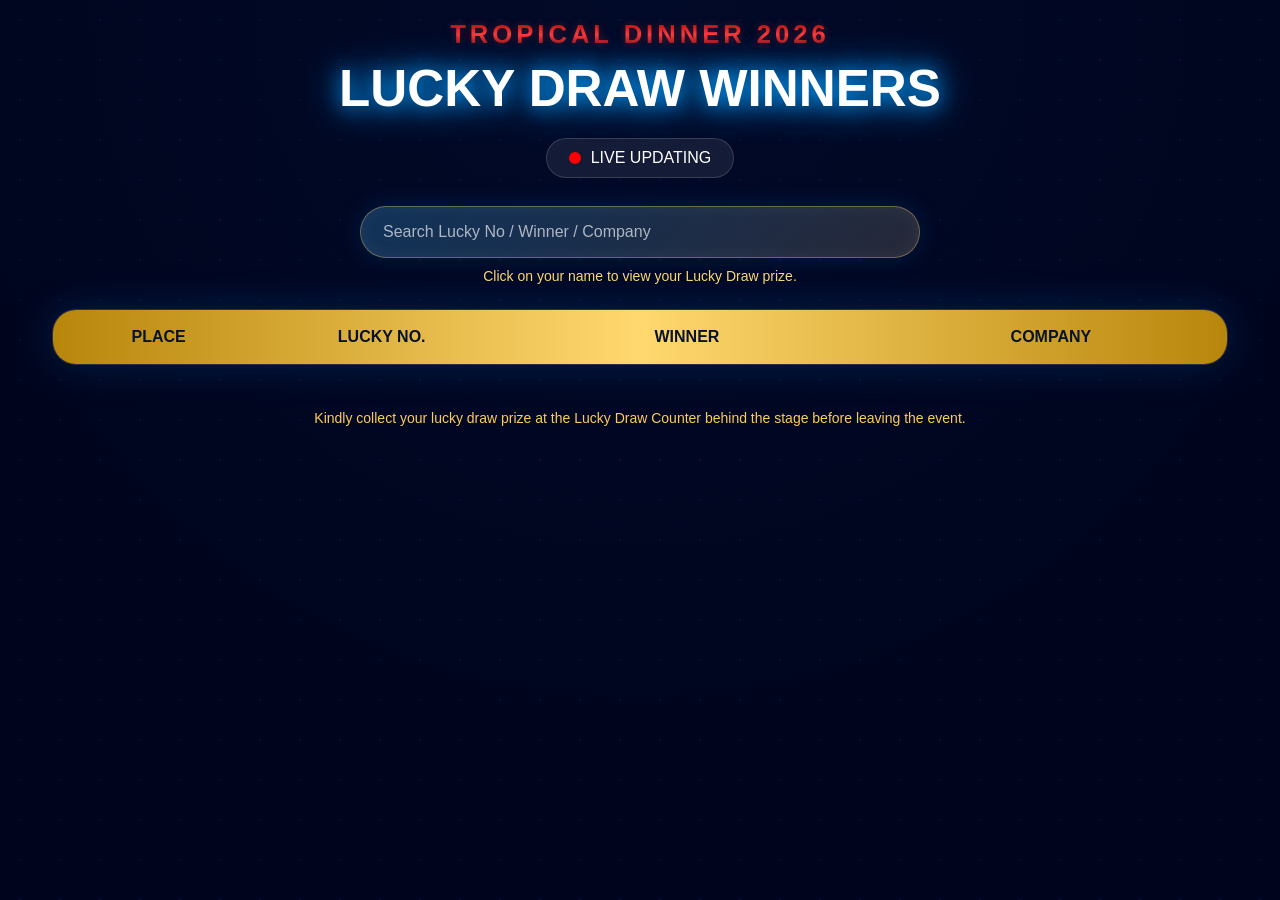
==== index.html @ 1945aa63 "Update index.html" ====
<!DOCTYPE html>
<html lang="en">
<head>
<meta charset="UTF-8">
<meta name="viewport" content="width=device-width, initial-scale=1.0">
<title>Tropical Dinner 2026 - Live Lucky Draw</title>
<link rel="stylesheet" href="style.css">
</head>
<body>

<div class="overlay"></div>

<div class="container">

  <div class="header">
    <div class="sub-title">TROPICAL DINNER 2026</div>
    <div class="title">LUCKY DRAW WINNERS</div>

    <div class="live-box">
      <div class="dot"></div>
      LIVE UPDATING
    </div>

    <!-- ADMIN PUBLISH PANEL - MUNCUL HANYA BILA BUKA DALAM menu.html DAN LOGIN -->
    <div class="publish-panel" id="publishPanel" style="display:none;">
      <div class="publish-title">ADMIN PUBLISH WINNER LIST</div>

      <div class="publish-row">
        <input type="number" id="publishFrom" placeholder="From Place: 90">
        <span>to</span>
        <input type="number" id="publishTo" placeholder="To Place: 70">

        <button id="publishBtn">PUBLISH</button>
        <button id="clearPublishBtn" class="danger">CLEAR RANGE</button>
      </div>

      <div class="publish-note" id="publishNote">
        Example: 90 to 70. CLEAR RANGE will hide all listed winners from guests.
      </div>
    </div>

    <!-- SEARCH -->
    <div class="search-wrapper">
      <div class="search-box">
        <input type="text" id="searchInput" placeholder="Search Lucky No / Winner / Company">
        <button class="clear-btn" id="clearBtn">×</button>
      </div>

      <div class="click-note">
        Click on your name to view your Lucky Draw prize.
      </div>
    </div>
  </div>

  <!-- TABLE -->
  <div class="table-wrapper">
    <table>
      <thead>
        <tr>
          <th>PLACE</th>
          <th>LUCKY NO.</th>
          <th>WINNER</th>
          <th>COMPANY</th>
        </tr>
      </thead>
      <tbody id="winnerTable"></tbody>
    </table>
  </div>

  <!-- FOOTER -->
  <div class="footer">
    <div class="pagination" id="pagination"></div>

  
  </div>

  <div class="notice">
    Kindly collect your lucky draw prize at the Lucky Draw Counter behind the stage before leaving the event.
  </div>

</div>

<!-- WINNER POPUP -->
<div id="winnerModal" class="winner-modal">
  <div class="winner-modal-box">
    <button class="modal-close" onclick="closeWinnerModal()">×</button>

    <div class="modal-place" id="modalPlace"></div>
    <div class="modal-winner" id="modalWinner"></div>
    <div class="modal-info" id="modalLuckyNo"></div>
    <div class="modal-info" id="modalCompany"></div>

    <img id="modalImage" class="modal-image" src="" alt="Prize Image">

    <div class="modal-prize" id="modalPrize"></div>

    <div class="modal-note">
      **Image for display purposes only.<br>
      (Gambar untuk tujuan paparan sahaja)
    </div>
  </div>
</div>

<script src="script.js"></script>
</body>
</html>
---- style.css ----
/* =========================
   GLOBAL
========================= */

*{
  margin:0;
  padding:0;
  box-sizing:border-box;
}

html{
  scroll-behavior:smooth;
}

body{
  min-height:100vh;
  font-family:'Poppins',sans-serif;
  color:#fff;
  overflow-x:hidden;
  padding-bottom:70px !important;

  background:
  linear-gradient(
    rgba(0,5,30,0.88),
    rgba(0,5,30,0.88)
  ),
  radial-gradient(circle at top,#0d2d75,#01081c 70%);

  background-attachment:fixed;
}

body::before{
  content:"";
  position:fixed;
  inset:0;
  pointer-events:none;

  background:
  radial-gradient(circle,#1b7fff55 1px,transparent 1px);

  background-size:40px 40px;
  animation:floatDots 20s linear infinite;
  opacity:.3;
}

@keyframes floatDots{
  from{ transform:translateY(0); }
  to{ transform:translateY(-40px); }
}

/* =========================
   CONTAINER
========================= */

.container{
  width:min(1800px,95%);
  margin:auto;
  padding:20px;
}

/* =========================
   HEADER
========================= */

.header{
  text-align:center;
  margin-bottom:25px;
}

.sub-title{
  font-size:clamp(18px,2vw,42px);
  letter-spacing:4px;
  font-weight:700;

  background:linear-gradient(
    to bottom,
    #8b0000 0%,
    #ff3b3b 50%,
    #5c0000 100%
  );

  -webkit-background-clip:text;
  background-clip:text;
  -webkit-text-fill-color:transparent;

  text-shadow:0 0 8px rgba(255,59,59,.3);
}

.title{
  margin-top:10px;
  font-size:clamp(28px,4vw,72px);
  font-weight:700;
  color:white;

  text-shadow:
  0 0 20px #009dff,
  0 0 40px #009dff;
}

/* =========================
   LIVE BOX
========================= */

.live-box{
  margin:20px auto 10px;

  display:inline-flex;
  align-items:center;
  gap:10px;

  padding:10px 22px;

  border-radius:999px;

  background:rgba(255,255,255,.08);
  backdrop-filter:blur(15px);

  border:1px solid rgba(255,255,255,.15);
}

.dot{
  width:12px;
  height:12px;

  border-radius:50%;
  background:red;

  animation:redBlink 1s infinite;
}

@keyframes redBlink{
  0%{
    opacity:1;
    box-shadow:
    0 0 10px red,
    0 0 20px red;
  }

  50%{
    opacity:.2;
  }

  100%{
    opacity:1;
    box-shadow:
    0 0 10px red,
    0 0 20px red;
  }
}

/* =========================
   SEARCH
========================= */

.search-wrapper{
  display:flex;
  flex-direction:column;
  align-items:center;
  justify-content:center;

  margin:18px auto 22px;
}

.search-box{
  position:relative;
  width:100%;
  max-width:560px;
}

.search-box input{
  width:100%;
  height:52px;

  padding:14px 52px 14px 22px;

  border-radius:999px;
  border:1px solid rgba(255,216,111,.35);

  color:#fff;
  font-size:16px;
  font-family:'Poppins',sans-serif;

  background:
    linear-gradient(
      135deg,
      rgba(0,157,255,.18),
      rgba(255,216,111,.08)
    ),
    rgba(255,255,255,.08);

  backdrop-filter:blur(16px);

  box-shadow:
    inset 0 0 18px rgba(255,255,255,.05),
    0 0 25px rgba(0,157,255,.15);
}

.search-box input::placeholder{
  color:rgba(255,255,255,.65);
}

.search-box input:focus{
  outline:none;
  border-color:#ffd86f;

  box-shadow:
    0 0 12px rgba(255,216,111,.7),
    0 0 28px rgba(0,157,255,.65),
    inset 0 0 16px rgba(255,255,255,.08);
}

.clear-btn{
  position:absolute;
  right:8px;
  top:50%;

  transform:translateY(-50%);

  width:36px;
  height:36px;

  border:none;
  border-radius:50%;

  cursor:pointer;

  color:#081329;
  font-weight:800;
  font-size:20px;
  line-height:36px;

  background:
  linear-gradient(
    135deg,
    #ffd86f,
    #b8860b
  );

  box-shadow:
  0 0 12px rgba(255,216,111,.55);

  display:none;
}

.clear-btn:hover{
  transform:translateY(-50%) scale(1.08);
}

.click-note{
  margin-top:10px;
  font-size:14px;
  color:#ffd86f;
  text-align:center;
}

/* =========================
   TABLE
========================= */

.table-wrapper{
  overflow:hidden;

  border-radius:24px;

  background:
  rgba(255,255,255,.05);

  backdrop-filter:blur(18px);

  border:1px solid rgba(255,255,255,.12);

  box-shadow:
  0 0 40px rgba(0,140,255,.18);
}

table{
  width:100%;
  border-collapse:collapse;
  table-layout:fixed;
}

/* TABLE COLUMN WIDTH */

th:nth-child(1),
td:nth-child(1){
  width:18%;
}

th:nth-child(2),
td:nth-child(2){
  width:20%;
}

th:nth-child(3),
td:nth-child(3){
  width:32%;
}

th:nth-child(4),
td:nth-child(4){
  width:30%;
}

th,
td{
  overflow-wrap:break-word;
  word-break:break-word;
}

thead{
  background:
  linear-gradient(
    90deg,
    #b8860b,
    #ffd86f,
    #b8860b
  );
}

thead th{
  color:#081329;
  padding:18px;
  font-size:16px;
}

tbody td{
  padding:18px;
  text-align:center;

  border-bottom:
  1px solid rgba(255,255,255,.08);
}

tbody tr{
  cursor:pointer;
  transition:.25s ease;
}

tbody tr:nth-child(even){
  background:
  rgba(255,255,255,.03);
}

tbody tr:hover{
  background:
  rgba(0,140,255,.15);

  transform:scale(1.005);
}

.place-badge{
  display:inline-block;

  padding:8px 15px;

  border-radius:999px;

  background:
  linear-gradient(
    135deg,
    #ffd86f,
    #c99b16
  );

  color:#081329;
  font-weight:700;
}

.winner-name{
  color:#ffd86f;
  font-weight:700;
}

.no-data{
  padding:30px !important;
  color:#ffd86f;
  font-weight:700;
}

/* =========================
   FOOTER
========================= */

.footer{
  margin-top:20px;
}

.pagination{
  display:flex;
  flex-wrap:wrap;
  justify-content:center;
  gap:10px;
}

.pagination button,
.control-buttons button{
  cursor:pointer;

  border:none;

  color:white;

  padding:12px 18px;

  border-radius:12px;

  background:
  rgba(255,255,255,.08);

  backdrop-filter:blur(10px);

  transition:.3s;
}

.pagination button:hover,
.control-buttons button:hover{
  transform:translateY(-2px);

  box-shadow:
  0 0 15px #009dff;
}

.pagination button.active{
  background:
  linear-gradient(
    135deg,
    #ffcb56,
    #b8860b
  );

  color:#081329;
}

.pagination button:disabled{
  opacity:.35;
  cursor:not-allowed;
}

.control-buttons{
  margin-top:20px;

  display:flex;
  justify-content:center;
  flex-wrap:wrap;
  gap:10px;
}

.notice{
  margin-top:25px;
  text-align:center;

  color:#ffcb56;

  font-size:14px;
}

/* =========================
   WINNER MODAL - SMALL LAPTOP SIZE
========================= */

.winner-modal{
  position:fixed !important;
  inset:0 !important;
  background:rgba(0,0,0,.72) !important;
  backdrop-filter:blur(8px);
  z-index:99999 !important;
  display:none !important;
  align-items:center !important;
  justify-content:center !important;
  padding:12px !important;
  overflow:hidden !important;
}

.winner-modal.show{
  display:flex !important;
}

.winner-modal-box{
  position:relative !important;

  width:100% !important;
  max-width:360px !important;
  height:auto !important;
  max-height:none !important;
  overflow:hidden !important;

  padding:20px 22px !important;
  text-align:center !important;
  border-radius:18px !important;

  background:
  linear-gradient(
    135deg,
    rgba(5,20,55,.98),
    rgba(0,5,30,.98)
  ) !important;

  border:1px solid rgba(255,216,111,.45) !important;

  box-shadow:
  0 0 25px rgba(0,157,255,.35),
  0 0 15px rgba(255,216,111,.18) !important;
}

.modal-close{
  position:absolute !important;
  top:10px !important;
  right:14px !important;

  width:32px !important;
  height:32px !important;

  border:none !important;
  border-radius:50% !important;

  cursor:pointer !important;

  font-size:22px !important;
  font-weight:800 !important;
  line-height:32px !important;

  color:#081329 !important;

  background:
  linear-gradient(
    135deg,
    #ffd86f,
    #b8860b
  ) !important;

  box-shadow:0 0 12px rgba(255,216,111,.45) !important;
}

.modal-place{
  font-size:30px !important;
  font-weight:800 !important;
  color:#ffd86f !important;

  text-shadow:
  0 0 12px rgba(255,216,111,.65),
  0 0 20px rgba(0,157,255,.35) !important;

  margin:0 0 8px !important;
  line-height:1 !important;
}

.modal-winner{
  font-size:19px !important;
  font-weight:800 !important;
  color:white !important;
  margin:0 0 12px !important;
  text-transform:uppercase !important;
  line-height:1.18 !important;
}

.modal-info{
  font-size:13px !important;
  font-weight:700 !important;
  color:#fff !important;
  margin:0 0 6px !important;
  line-height:1.25 !important;
}

.modal-image{
  display:block !important;
  width:100% !important;
  max-width:285px !important;
  height:auto !important;
  max-height:155px !important;
  object-fit:contain !important;

  margin:13px auto 10px !important;
  padding:6px !important;

  border-radius:10px !important;
  background:white !important;

  box-shadow:
  0 0 15px rgba(255,216,111,.25),
  0 0 12px rgba(0,157,255,.22) !important;
}

.modal-prize{
  margin:0 0 10px !important;

  font-size:19px !important;
  font-weight:800 !important;

  color:#ffd86f !important;
  text-align:center !important;
  text-transform:uppercase !important;
  line-height:1.18 !important;

  text-shadow:0 0 10px rgba(255,216,111,.35) !important;
}

.prize-label{
  display:none !important;
}

.modal-note{
  margin:0 !important;
  color:rgba(255,255,255,.75) !important;
  font-size:10.5px !important;
  line-height:1.3 !important;
}

/* PHONE */
@media(max-width:768px){

  .winner-modal-box{
    max-width:92vw !important;
    padding:18px !important;
  }

  .modal-place{
    font-size:28px !important;
  }

  .modal-winner{
    font-size:18px !important;
  }

  .modal-info{
    font-size:13px !important;
  }

  .modal-image{
    max-width:100% !important;
    max-height:150px !important;
  }

  .modal-prize{
    font-size:18px !important;
  }

  .modal-note{
    font-size:10px !important;
  }

  .modal-close{
    width:32px !important;
    height:32px !important;
    font-size:22px !important;
    line-height:32px !important;
  }
}

/* =========================
   FULLSCREEN MODE
========================= */

body.fullscreen-active{
  cursor:none;
}

body.fullscreen-active .search-wrapper,
body.fullscreen-active .control-buttons,
body.fullscreen-active .pagination{
  display:none !important;
}

body.fullscreen-active .container{
  width:98%;
  max-width:none;
  padding:10px;
}

body.fullscreen-active .table-wrapper{
  margin-top:0;
}

body.fullscreen-active thead th{
  font-size:2vw;
  padding:20px 10px;
}

body.fullscreen-active tbody td{
  font-size:1.8vw;
  padding:18px 10px;
}

body.fullscreen-active .place-badge{
  font-size:1.3vw;
  padding:12px 20px;
}

/* =========================
   PHONE
========================= */

@media(max-width:768px){

  .container{
    width:98%;
    padding:10px;
  }

  .search-box{
    max-width:100%;
  }

  .click-note{
    font-size:12px;
    padding:0 10px;
  }

  thead th{
    font-size:12px;
    padding:10px 4px;
  }

  tbody td{
    font-size:11px;
    padding:10px 4px;
  }

  .place-badge{
    font-size:11px;
    padding:6px 10px;
  }

  .winner-modal-box{
    padding:24px 16px;
  }

  .modal-image{
    max-height:250px;
  }

  .modal-prize{
    font-size:clamp(18px,6vw,28px);
  }

  .modal-close{
    width:36px;
    height:36px;
    font-size:23px;
    line-height:36px;
  }
}

/* =========================
   TABLET
========================= */

@media(min-width:769px) and (max-width:1024px){

  thead th{
    font-size:15px;
  }

  tbody td{
    font-size:14px;
  }

  .modal-image{
    max-height:300px;
  }
}

/* =========================
   TV / PROJECTOR
========================= */

@media(min-width:1600px){

  .container{
    width:95%;
  }

  table{
    font-size:24px;
  }

  thead th{
    padding:25px;
  }

  tbody td{
    padding:25px;
  }

  .place-badge{
    font-size:22px;
  }

  .pagination button,
  .control-buttons button{
    font-size:20px;
  }

  .click-note{
    font-size:18px;
  }

  .modal-image{
    max-height:360px;
  }
}

/* =========================
   TV / PROJECTOR LARGE SCREEN
========================= */

@media(min-width:1920px){

  body.fullscreen-active thead th{
    font-size:42px;
  }

  body.fullscreen-active tbody td{
    font-size:36px;
  }

  body.fullscreen-active .place-badge{
    font-size:30px;
  }
}

/* =========================
   ADMIN PUBLISH PANEL
========================= */

.publish-panel{
  width:100%;
  max-width:900px;
  margin:18px auto 18px;
  padding:16px 18px;
  border-radius:20px;
  background:rgba(255,255,255,.08);
  border:1px solid rgba(255,216,111,.35);
  backdrop-filter:blur(16px);
  box-shadow:
    0 0 25px rgba(0,157,255,.18),
    inset 0 0 18px rgba(255,255,255,.04);
}

.publish-title{
  color:#ffd86f;
  font-weight:800;
  letter-spacing:1px;
  text-align:center;
  margin-bottom:12px;
  text-shadow:0 0 10px rgba(255,216,111,.35);
}

.publish-row{
  display:flex;
  align-items:center;
  justify-content:center;
  flex-wrap:wrap;
  gap:10px;
}

.publish-row input{
  width:170px;
  height:44px;
  border-radius:12px;
  border:1px solid rgba(255,216,111,.45);
  padding:0 14px;
  color:#fff;
  background:rgba(0,5,30,.55);
  outline:none;
  font-family:'Poppins',sans-serif;
  font-weight:700;
  text-align:center;
}

.publish-row input::placeholder{
  color:rgba(255,255,255,.55);
}

.publish-row span{
  color:#ffd86f;
  font-weight:800;
}

.publish-row button{
  height:44px;
  border:none;
  border-radius:12px;
  padding:0 18px;
  cursor:pointer;
  font-family:'Poppins',sans-serif;
  font-weight:800;
  color:#081329;
  background:linear-gradient(135deg,#ffd86f,#b8860b);
  box-shadow:0 0 15px rgba(255,216,111,.35);
}

.publish-row button.danger{
  color:#fff;
  background:linear-gradient(135deg,#ff4d3d,#8b0000);
  box-shadow:0 0 15px rgba(255,77,61,.35);
}

.publish-note{
  margin-top:10px;
  text-align:center;
  font-size:13px;
  color:rgba(255,255,255,.76);
}

.publish-note.error{
  color:#ff7b7b;
  font-weight:800;
}

@media(max-width:768px){
  .publish-panel{
    padding:14px;
  }

  .publish-row{
    flex-direction:column;
  }

  .publish-row input,
  .publish-row button{
    width:100%;
  }
}
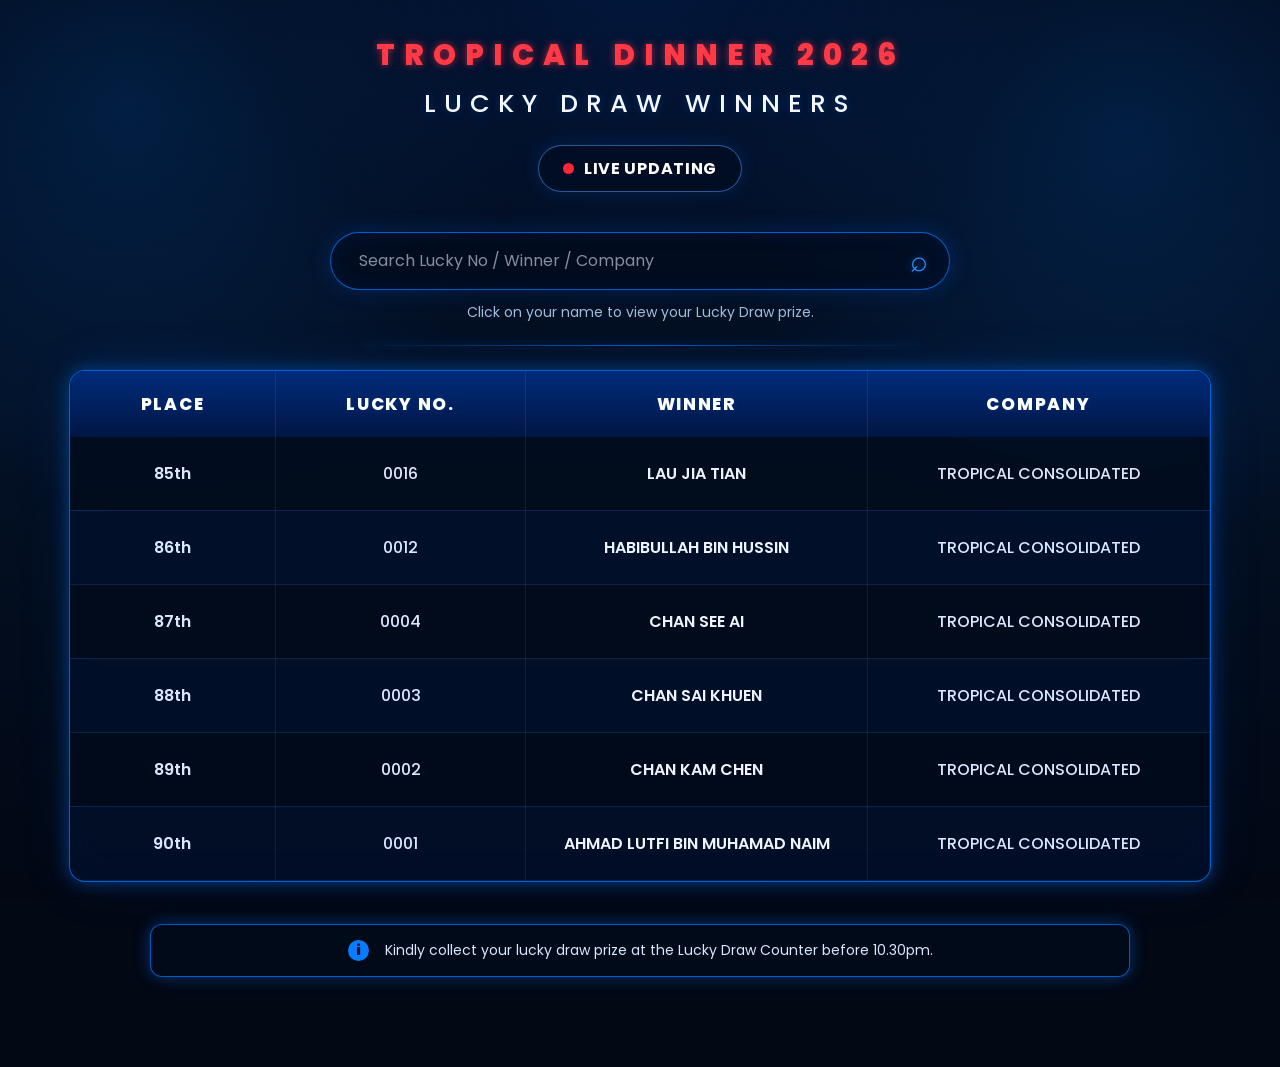
==== commit 8df4551f: "Update index.html" ====
--- a/index.html
+++ b/index.html
@@ -75,7 +75,7 @@
   </div>
 
   <div class="notice">
-    Kindly collect your lucky draw prize at the Lucky Draw Counter behind the stage before leaving the event.
+    Kindly collect your lucky draw prize at the Lucky Draw Counter before 10.30pm.
   </div>
 
 </div>
--- a/style.css
+++ b/style.css
@@ -1,6 +1,9 @@
 /* =========================
-   GLOBAL
+   TROPICAL DINNER 2026
+   BLUE VIBES NEON THEME
 ========================= */
+
+@import url('https://fonts.googleapis.com/css2?family=Poppins:wght@400;500;600;700;800&display=swap');
 
 *{
   margin:0;
@@ -10,458 +13,324 @@
 
 html{
   scroll-behavior:smooth;
+  background:#020814;
 }
 
 body{
   min-height:100vh;
-  font-family:'Poppins',sans-serif;
-  color:#fff;
+  font-family:'Poppins',Arial,sans-serif;
+  color:#f4f8ff;
   overflow-x:hidden;
   padding-bottom:70px !important;
-
   background:
-  linear-gradient(
-    rgba(0,5,30,0.88),
-    rgba(0,5,30,0.88)
-  ),
-  radial-gradient(circle at top,#0d2d75,#01081c 70%);
-
+    radial-gradient(circle at 50% -10%, rgba(0,80,210,.26), transparent 34%),
+    radial-gradient(circle at 10% 12%, rgba(0,120,255,.18), transparent 28%),
+    radial-gradient(circle at 88% 15%, rgba(0,120,255,.18), transparent 30%),
+    linear-gradient(180deg,#020815 0%,#031126 45%,#020713 100%);
   background-attachment:fixed;
 }
 
+/* neon wave kiri kanan + dots */
 body::before{
   content:"";
   position:fixed;
   inset:0;
+  z-index:-2;
   pointer-events:none;
-
   background:
-  radial-gradient(circle,#1b7fff55 1px,transparent 1px);
-
-  background-size:40px 40px;
-  animation:floatDots 20s linear infinite;
-  opacity:.3;
+    radial-gradient(circle,#0b77ff 1px,transparent 1.7px),
+    radial-gradient(circle at 16% 11%, rgba(0,127,255,.95) 0 2px, transparent 3px),
+    radial-gradient(circle at 83% 13%, rgba(0,127,255,.95) 0 2px, transparent 3px),
+    radial-gradient(circle at 95% 26%, rgba(0,127,255,.75) 0 1.8px, transparent 3px),
+    radial-gradient(circle at 5% 34%, rgba(0,127,255,.7) 0 1.8px, transparent 3px),
+    repeating-radial-gradient(ellipse at 2% 8%, transparent 0 22px, rgba(0,90,255,.32) 23px 24px, transparent 25px 34px),
+    repeating-radial-gradient(ellipse at 98% 8%, transparent 0 22px, rgba(0,90,255,.32) 23px 24px, transparent 25px 34px);
+  background-size:42px 42px, auto, auto, auto, auto, auto, auto;
+  opacity:.48;
+  animation:floatDots 26s linear infinite;
+}
+
+body::after{
+  content:"";
+  position:fixed;
+  inset:0;
+  z-index:-1;
+  pointer-events:none;
+  background:
+    linear-gradient(115deg, transparent 0 8%, rgba(0,132,255,.11) 8.4%, transparent 9.2% 100%),
+    linear-gradient(245deg, transparent 0 8%, rgba(0,132,255,.11) 8.4%, transparent 9.2% 100%),
+    radial-gradient(ellipse at 50% 0%, rgba(0,99,255,.16), transparent 45%),
+    linear-gradient(90deg, transparent 0%, rgba(0,132,255,.16) 48%, rgba(0,132,255,.16) 52%, transparent 100%);
+  opacity:.78;
 }
 
 @keyframes floatDots{
-  from{ transform:translateY(0); }
-  to{ transform:translateY(-40px); }
-}
-
-/* =========================
-   CONTAINER
-========================= */
+  from{ background-position:0 0,0 0,0 0,0 0,0 0,0 0,0 0; }
+  to{ background-position:0 -42px,0 0,0 0,0 0,0 0,0 0,0 0; }
+}
 
 .container{
-  width:min(1800px,95%);
+  width:min(1420px,92%);
   margin:auto;
-  padding:20px;
-}
-
-/* =========================
-   HEADER
-========================= */
+  padding:38px 18px 20px;
+}
 
 .header{
   text-align:center;
-  margin-bottom:25px;
+  margin-bottom:24px;
 }
 
 .sub-title{
-  font-size:clamp(18px,2vw,42px);
-  letter-spacing:4px;
-  font-weight:700;
-
-  background:linear-gradient(
-    to bottom,
-    #8b0000 0%,
-    #ff3b3b 50%,
-    #5c0000 100%
-  );
-
-  -webkit-background-clip:text;
-  background-clip:text;
-  -webkit-text-fill-color:transparent;
-
-  text-shadow:0 0 8px rgba(255,59,59,.3);
+  font-size:clamp(21px,2.3vw,38px);
+  letter-spacing:9px;
+  font-weight:800;
+  line-height:1.15;
+  color:#ff3946;
+  -webkit-text-fill-color:initial;
+  background:none;
+  text-shadow:
+    0 0 6px rgba(255,45,65,.55),
+    0 0 14px rgba(255,45,65,.22);
 }
 
 .title{
-  margin-top:10px;
-  font-size:clamp(28px,4vw,72px);
-  font-weight:700;
-  color:white;
-
-  text-shadow:
-  0 0 20px #009dff,
-  0 0 40px #009dff;
-}
-
-/* =========================
-   LIVE BOX
-========================= */
+  margin-top:12px;
+  font-size:clamp(18px,2vw,32px);
+  letter-spacing:8px;
+  font-weight:500;
+  color:#f4f7ff;
+  text-shadow:0 0 8px rgba(0,120,255,.28);
+}
+
+.header::after{
+  content:"";
+  display:block;
+  width:min(560px,72%);
+  height:1px;
+  margin:17px auto 0;
+  background:linear-gradient(90deg,transparent,rgba(0,119,255,.75),transparent);
+  box-shadow:0 0 10px rgba(0,119,255,.45);
+}
 
 .live-box{
-  margin:20px auto 10px;
-
+  margin:22px auto 14px;
   display:inline-flex;
   align-items:center;
   gap:10px;
-
-  padding:10px 22px;
-
+  padding:10px 24px;
   border-radius:999px;
-
-  background:rgba(255,255,255,.08);
-  backdrop-filter:blur(15px);
-
-  border:1px solid rgba(255,255,255,.15);
+  background:rgba(2,12,29,.62);
+  backdrop-filter:blur(14px);
+  border:1px solid rgba(74,153,255,.55);
+  color:#ffffff;
+  font-weight:700;
+  letter-spacing:.7px;
+  box-shadow:0 0 18px rgba(0,110,255,.18), inset 0 0 14px rgba(255,255,255,.025);
 }
 
 .dot{
-  width:12px;
-  height:12px;
-
+  width:11px;
+  height:11px;
   border-radius:50%;
-  background:red;
-
-  animation:redBlink 1s infinite;
+  background:#ff2637;
+  animation:redBlink 1.15s infinite;
 }
 
 @keyframes redBlink{
-  0%{
-    opacity:1;
-    box-shadow:
-    0 0 10px red,
-    0 0 20px red;
-  }
-
-  50%{
-    opacity:.2;
-  }
-
-  100%{
-    opacity:1;
-    box-shadow:
-    0 0 10px red,
-    0 0 20px red;
-  }
-}
-
-/* =========================
-   SEARCH
-========================= */
+  0%,100%{ opacity:1; box-shadow:0 0 8px rgba(255,38,55,.75); }
+  50%{ opacity:.45; box-shadow:none; }
+}
 
 .search-wrapper{
   display:flex;
   flex-direction:column;
   align-items:center;
   justify-content:center;
-
-  margin:18px auto 22px;
+  margin:26px auto 22px;
 }
 
 .search-box{
   position:relative;
   width:100%;
-  max-width:560px;
+  max-width:620px;
+}
+
+.search-box::after{
+  content:"⌕";
+  position:absolute;
+  right:22px;
+  top:50%;
+  transform:translateY(-50%);
+  color:#2c91ff;
+  font-size:30px;
+  line-height:1;
+  pointer-events:none;
+  text-shadow:0 0 9px rgba(0,119,255,.65);
 }
 
 .search-box input{
   width:100%;
-  height:52px;
-
-  padding:14px 52px 14px 22px;
-
+  height:58px;
+  padding:15px 68px 15px 28px;
   border-radius:999px;
-  border:1px solid rgba(255,216,111,.35);
-
-  color:#fff;
+  border:1px solid rgba(0,119,255,.78);
+  color:#ffffff;
   font-size:16px;
   font-family:'Poppins',sans-serif;
-
-  background:
-    linear-gradient(
-      135deg,
-      rgba(0,157,255,.18),
-      rgba(255,216,111,.08)
-    ),
-    rgba(255,255,255,.08);
-
+  background:rgba(2,12,29,.66);
   backdrop-filter:blur(16px);
-
-  box-shadow:
-    inset 0 0 18px rgba(255,255,255,.05),
-    0 0 25px rgba(0,157,255,.15);
-}
-
-.search-box input::placeholder{
-  color:rgba(255,255,255,.65);
-}
-
+  box-shadow:0 0 22px rgba(0,100,255,.22), inset 0 0 20px rgba(0,64,160,.13);
+}
+
+.search-box input::placeholder{ color:rgba(230,238,255,.58); }
 .search-box input:focus{
   outline:none;
-  border-color:#ffd86f;
-
-  box-shadow:
-    0 0 12px rgba(255,216,111,.7),
-    0 0 28px rgba(0,157,255,.65),
-    inset 0 0 16px rgba(255,255,255,.08);
+  border-color:#29a0ff;
+  box-shadow:0 0 20px rgba(0,119,255,.5), inset 0 0 18px rgba(0,119,255,.12);
 }
 
 .clear-btn{
   position:absolute;
-  right:8px;
+  right:12px;
   top:50%;
-
   transform:translateY(-50%);
-
   width:36px;
   height:36px;
-
   border:none;
   border-radius:50%;
-
   cursor:pointer;
-
-  color:#081329;
+  color:#fff;
   font-weight:800;
   font-size:20px;
   line-height:36px;
-
-  background:
-  linear-gradient(
-    135deg,
-    #ffd86f,
-    #b8860b
-  );
-
-  box-shadow:
-  0 0 12px rgba(255,216,111,.55);
-
+  background:linear-gradient(135deg,#006dff,#0034aa);
+  box-shadow:0 0 14px rgba(0,119,255,.55);
   display:none;
-}
-
-.clear-btn:hover{
-  transform:translateY(-50%) scale(1.08);
-}
-
-.click-note{
-  margin-top:10px;
-  font-size:14px;
-  color:#ffd86f;
-  text-align:center;
-}
-
-/* =========================
-   TABLE
-========================= */
+  z-index:2;
+}
+
+.clear-btn:hover{ transform:translateY(-50%) scale(1.06); }
+
+.click-note{ margin-top:12px; font-size:14px; color:#9fbcdf; text-align:center; }
 
 .table-wrapper{
   overflow:hidden;
-
-  border-radius:24px;
-
-  background:
-  rgba(255,255,255,.05);
-
+  border-radius:16px;
+  background:rgba(2,12,29,.72);
   backdrop-filter:blur(18px);
-
-  border:1px solid rgba(255,255,255,.12);
-
-  box-shadow:
-  0 0 40px rgba(0,140,255,.18);
-}
-
-table{
-  width:100%;
-  border-collapse:collapse;
-  table-layout:fixed;
-}
-
-/* TABLE COLUMN WIDTH */
-
-th:nth-child(1),
-td:nth-child(1){
-  width:18%;
-}
-
-th:nth-child(2),
-td:nth-child(2){
-  width:20%;
-}
-
-th:nth-child(3),
-td:nth-child(3){
-  width:32%;
-}
-
-th:nth-child(4),
-td:nth-child(4){
-  width:30%;
-}
-
-th,
-td{
-  overflow-wrap:break-word;
-  word-break:break-word;
-}
-
-thead{
-  background:
-  linear-gradient(
-    90deg,
-    #b8860b,
-    #ffd86f,
-    #b8860b
-  );
-}
-
+  border:1px solid rgba(0,119,255,.82);
+  box-shadow:0 0 18px rgba(0,119,255,.45), 0 0 55px rgba(0,119,255,.1), inset 0 0 18px rgba(0,119,255,.04);
+}
+
+table{ width:100%; border-collapse:collapse; table-layout:fixed; }
+
+th:nth-child(1),td:nth-child(1){ width:18%; }
+th:nth-child(2),td:nth-child(2){ width:22%; }
+th:nth-child(3),td:nth-child(3){ width:30%; }
+th:nth-child(4),td:nth-child(4){ width:30%; }
+th,td{ overflow-wrap:break-word; word-break:break-word; }
+
+thead{ background:linear-gradient(180deg,rgba(0,47,132,.92),rgba(0,24,73,.88)); }
 thead th{
-  color:#081329;
-  padding:18px;
-  font-size:16px;
+  color:#ffffff;
+  padding:20px 14px;
+  font-size:17px;
+  font-weight:800;
+  letter-spacing:1.7px;
+  border-right:1px solid rgba(0,119,255,.25);
+  text-shadow:0 0 7px rgba(0,119,255,.18);
 }
 
 tbody td{
-  padding:18px;
+  padding:18px 14px;
   text-align:center;
-
-  border-bottom:
-  1px solid rgba(255,255,255,.08);
-}
-
-tbody tr{
-  cursor:pointer;
-  transition:.25s ease;
-}
-
-tbody tr:nth-child(even){
-  background:
-  rgba(255,255,255,.03);
-}
-
-tbody tr:hover{
-  background:
-  rgba(0,140,255,.15);
-
-  transform:scale(1.005);
-}
+  color:#dbe7ff;
+  border-bottom:1px solid rgba(65,139,255,.18);
+  border-right:1px solid rgba(65,139,255,.14);
+  font-weight:500;
+}
+
+tbody tr{ cursor:pointer; transition:.22s ease; }
+tbody tr:nth-child(even){ background:rgba(0,80,190,.07); }
+tbody tr:hover{ background:rgba(0,104,255,.17); transform:scale(1.002); }
 
 .place-badge{
   display:inline-block;
-
-  padding:8px 15px;
-
-  border-radius:999px;
-
-  background:
-  linear-gradient(
-    135deg,
-    #ffd86f,
-    #c99b16
-  );
-
-  color:#081329;
-  font-weight:700;
-}
-
-.winner-name{
-  color:#ffd86f;
-  font-weight:700;
-}
-
-.no-data{
-  padding:30px !important;
-  color:#ffd86f;
-  font-weight:700;
-}
-
-/* =========================
-   FOOTER
-========================= */
-
-.footer{
-  margin-top:20px;
-}
-
-.pagination{
-  display:flex;
-  flex-wrap:wrap;
-  justify-content:center;
-  gap:10px;
-}
+  min-width:38px;
+  padding:6px 10px;
+  border-radius:8px;
+  background:transparent;
+  color:#dbe7ff;
+  font-weight:600;
+  box-shadow:none;
+}
+
+.winner-name{ color:#eef4ff; font-weight:600; }
+.no-data{ padding:30px !important; color:#4aa3ff; font-weight:700; }
+
+.footer{ margin-top:18px; }
+.pagination{ display:flex; flex-wrap:wrap; justify-content:center; gap:12px; }
 
 .pagination button,
 .control-buttons button{
   cursor:pointer;
-
-  border:none;
-
-  color:white;
-
+  border:1px solid rgba(0,119,255,.62);
+  color:#eef5ff;
   padding:12px 18px;
-
-  border-radius:12px;
-
-  background:
-  rgba(255,255,255,.08);
-
+  border-radius:9px;
+  background:rgba(1,12,31,.75);
   backdrop-filter:blur(10px);
-
-  transition:.3s;
+  transition:.25s;
+  font-weight:600;
 }
 
 .pagination button:hover,
 .control-buttons button:hover{
   transform:translateY(-2px);
-
-  box-shadow:
-  0 0 15px #009dff;
+  box-shadow:0 0 14px rgba(0,119,255,.5);
 }
 
 .pagination button.active{
-  background:
-  linear-gradient(
-    135deg,
-    #ffcb56,
-    #b8860b
-  );
-
-  color:#081329;
-}
-
-.pagination button:disabled{
-  opacity:.35;
-  cursor:not-allowed;
-}
-
-.control-buttons{
-  margin-top:20px;
-
-  display:flex;
+  background:linear-gradient(180deg,#006dff,#003fce);
+  color:#ffffff;
+  box-shadow:0 0 15px rgba(0,119,255,.65);
+}
+
+.pagination button:disabled{ opacity:.35; cursor:not-allowed; }
+.control-buttons{ margin-top:20px; display:flex; justify-content:center; flex-wrap:wrap; gap:10px; }
+
+.notice{
+  width:min(980px,96%);
+  margin:24px auto 0;
+  padding:15px 20px;
+  text-align:center;
+  color:#d9e6ff;
+  font-size:14px;
+  border:1px solid rgba(0,119,255,.75);
+  border-radius:12px;
+  background:rgba(2,12,29,.62);
+  box-shadow:0 0 16px rgba(0,119,255,.42);
+}
+
+.notice::before{
+  content:"i";
+  display:inline-flex;
+  align-items:center;
   justify-content:center;
-  flex-wrap:wrap;
-  gap:10px;
-}
-
-.notice{
-  margin-top:25px;
-  text-align:center;
-
-  color:#ffcb56;
-
-  font-size:14px;
-}
-
-/* =========================
-   WINNER MODAL - SMALL LAPTOP SIZE
-========================= */
-
+  width:21px;
+  height:21px;
+  margin-right:12px;
+  border-radius:50%;
+  background:#087cff;
+  color:#061126;
+  font-weight:900;
+}
+
+/* MODAL */
 .winner-modal{
   position:fixed !important;
   inset:0 !important;
-  background:rgba(0,0,0,.72) !important;
+  background:rgba(0,0,0,.76) !important;
   backdrop-filter:blur(8px);
   z-index:99999 !important;
   display:none !important;
@@ -470,97 +339,39 @@
   padding:12px !important;
   overflow:hidden !important;
 }
-
-.winner-modal.show{
-  display:flex !important;
-}
-
+.winner-modal.show{ display:flex !important; }
 .winner-modal-box{
   position:relative !important;
-
   width:100% !important;
-  max-width:360px !important;
+  max-width:380px !important;
   height:auto !important;
-  max-height:none !important;
   overflow:hidden !important;
-
-  padding:20px 22px !important;
+  padding:22px 22px !important;
   text-align:center !important;
   border-radius:18px !important;
-
-  background:
-  linear-gradient(
-    135deg,
-    rgba(5,20,55,.98),
-    rgba(0,5,30,.98)
-  ) !important;
-
-  border:1px solid rgba(255,216,111,.45) !important;
-
-  box-shadow:
-  0 0 25px rgba(0,157,255,.35),
-  0 0 15px rgba(255,216,111,.18) !important;
-}
-
+  background:linear-gradient(145deg,rgba(4,18,43,.98),rgba(1,8,22,.98)) !important;
+  border:1px solid rgba(0,119,255,.82) !important;
+  box-shadow:0 0 28px rgba(0,119,255,.5), inset 0 0 18px rgba(0,119,255,.07) !important;
+}
 .modal-close{
   position:absolute !important;
   top:10px !important;
   right:14px !important;
-
   width:32px !important;
   height:32px !important;
-
   border:none !important;
   border-radius:50% !important;
-
   cursor:pointer !important;
-
   font-size:22px !important;
   font-weight:800 !important;
   line-height:32px !important;
-
-  color:#081329 !important;
-
-  background:
-  linear-gradient(
-    135deg,
-    #ffd86f,
-    #b8860b
-  ) !important;
-
-  box-shadow:0 0 12px rgba(255,216,111,.45) !important;
-}
-
-.modal-place{
-  font-size:30px !important;
-  font-weight:800 !important;
-  color:#ffd86f !important;
-
-  text-shadow:
-  0 0 12px rgba(255,216,111,.65),
-  0 0 20px rgba(0,157,255,.35) !important;
-
-  margin:0 0 8px !important;
-  line-height:1 !important;
-}
-
-.modal-winner{
-  font-size:19px !important;
-  font-weight:800 !important;
-  color:white !important;
-  margin:0 0 12px !important;
-  text-transform:uppercase !important;
-  line-height:1.18 !important;
-}
-
-.modal-info{
-  font-size:13px !important;
-  font-weight:700 !important;
   color:#fff !important;
-  margin:0 0 6px !important;
-  line-height:1.25 !important;
-}
-
+  background:linear-gradient(135deg,#006dff,#0034aa) !important;
+  box-shadow:0 0 14px rgba(0,119,255,.6) !important;
+}
+.modal-place{ font-size:30px !important; font-weight:800 !important; color:#4aa3ff !important; text-shadow:0 0 10px rgba(0,119,255,.55) !important; margin:0 0 8px !important; line-height:1 !important; }
+.modal-winner{ font-size:19px !important; font-weight:800 !important; color:white !important; margin:0 0 12px !important; text-transform:uppercase !important; line-height:1.18 !important; }
+.modal-info{ font-size:13px !important; font-weight:700 !important; color:#dce9ff !important; margin:0 0 6px !important; line-height:1.25 !important; }
 .modal-image{
   display:block !important;
   width:100% !important;
@@ -568,357 +379,210 @@
   height:auto !important;
   max-height:155px !important;
   object-fit:contain !important;
-
   margin:13px auto 10px !important;
   padding:6px !important;
-
   border-radius:10px !important;
   background:white !important;
-
-  box-shadow:
-  0 0 15px rgba(255,216,111,.25),
-  0 0 12px rgba(0,157,255,.22) !important;
-}
-
-.modal-prize{
-  margin:0 0 10px !important;
-
-  font-size:19px !important;
-  font-weight:800 !important;
-
-  color:#ffd86f !important;
-  text-align:center !important;
-  text-transform:uppercase !important;
-  line-height:1.18 !important;
-
-  text-shadow:0 0 10px rgba(255,216,111,.35) !important;
-}
-
-.prize-label{
-  display:none !important;
-}
-
-.modal-note{
-  margin:0 !important;
-  color:rgba(255,255,255,.75) !important;
-  font-size:10.5px !important;
-  line-height:1.3 !important;
-}
-
-/* PHONE */
-@media(max-width:768px){
-
-  .winner-modal-box{
-    max-width:92vw !important;
-    padding:18px !important;
-  }
-
-  .modal-place{
-    font-size:28px !important;
-  }
-
-  .modal-winner{
-    font-size:18px !important;
-  }
-
-  .modal-info{
-    font-size:13px !important;
-  }
-
-  .modal-image{
-    max-width:100% !important;
-    max-height:150px !important;
-  }
-
-  .modal-prize{
-    font-size:18px !important;
-  }
-
-  .modal-note{
-    font-size:10px !important;
-  }
-
-  .modal-close{
-    width:32px !important;
-    height:32px !important;
-    font-size:22px !important;
-    line-height:32px !important;
-  }
-}
-
-/* =========================
-   FULLSCREEN MODE
-========================= */
-
-body.fullscreen-active{
-  cursor:none;
-}
-
+  box-shadow:0 0 18px rgba(0,119,255,.42) !important;
+}
+.modal-prize{ margin:0 0 10px !important; font-size:19px !important; font-weight:800 !important; color:#4aa3ff !important; text-align:center !important; text-transform:uppercase !important; line-height:1.18 !important; text-shadow:0 0 10px rgba(0,119,255,.35) !important; }
+.prize-label{ display:none !important; }
+.modal-note{ margin:0 !important; color:rgba(255,255,255,.72) !important; font-size:10.5px !important; line-height:1.3 !important; }
+
+/* FULLSCREEN */
+body.fullscreen-active{ cursor:none; }
 body.fullscreen-active .search-wrapper,
 body.fullscreen-active .control-buttons,
-body.fullscreen-active .pagination{
-  display:none !important;
-}
-
-body.fullscreen-active .container{
-  width:98%;
-  max-width:none;
-  padding:10px;
-}
-
-body.fullscreen-active .table-wrapper{
-  margin-top:0;
-}
-
-body.fullscreen-active thead th{
-  font-size:2vw;
-  padding:20px 10px;
-}
-
-body.fullscreen-active tbody td{
-  font-size:1.8vw;
-  padding:18px 10px;
-}
-
-body.fullscreen-active .place-badge{
-  font-size:1.3vw;
-  padding:12px 20px;
-}
-
-/* =========================
-   PHONE
-========================= */
-
-@media(max-width:768px){
-
-  .container{
-    width:98%;
-    padding:10px;
-  }
-
-  .search-box{
-    max-width:100%;
-  }
-
-  .click-note{
-    font-size:12px;
-    padding:0 10px;
-  }
-
-  thead th{
-    font-size:12px;
-    padding:10px 4px;
-  }
-
-  tbody td{
-    font-size:11px;
-    padding:10px 4px;
-  }
-
-  .place-badge{
-    font-size:11px;
-    padding:6px 10px;
-  }
-
-  .winner-modal-box{
-    padding:24px 16px;
-  }
-
-  .modal-image{
-    max-height:250px;
-  }
-
-  .modal-prize{
-    font-size:clamp(18px,6vw,28px);
-  }
-
-  .modal-close{
-    width:36px;
-    height:36px;
-    font-size:23px;
-    line-height:36px;
-  }
-}
-
-/* =========================
-   TABLET
-========================= */
-
-@media(min-width:769px) and (max-width:1024px){
-
-  thead th{
-    font-size:15px;
-  }
-
-  tbody td{
-    font-size:14px;
-  }
-
-  .modal-image{
-    max-height:300px;
-  }
-}
-
-/* =========================
-   TV / PROJECTOR
-========================= */
-
-@media(min-width:1600px){
-
-  .container{
-    width:95%;
-  }
-
-  table{
-    font-size:24px;
-  }
-
-  thead th{
-    padding:25px;
-  }
-
-  tbody td{
-    padding:25px;
-  }
-
-  .place-badge{
-    font-size:22px;
-  }
-
-  .pagination button,
-  .control-buttons button{
-    font-size:20px;
-  }
-
-  .click-note{
-    font-size:18px;
-  }
-
-  .modal-image{
-    max-height:360px;
-  }
-}
-
-/* =========================
-   TV / PROJECTOR LARGE SCREEN
-========================= */
-
-@media(min-width:1920px){
-
-  body.fullscreen-active thead th{
-    font-size:42px;
-  }
-
-  body.fullscreen-active tbody td{
-    font-size:36px;
-  }
-
-  body.fullscreen-active .place-badge{
-    font-size:30px;
-  }
-}
-
-/* =========================
-   ADMIN PUBLISH PANEL
-========================= */
-
+body.fullscreen-active .pagination{ display:none !important; }
+body.fullscreen-active .container{ width:98%; max-width:none; padding:10px; }
+body.fullscreen-active .table-wrapper{ margin-top:0; }
+body.fullscreen-active thead th{ font-size:2vw; padding:20px 10px; }
+body.fullscreen-active tbody td{ font-size:1.8vw; padding:18px 10px; }
+body.fullscreen-active .place-badge{ font-size:1.3vw; padding:12px 20px; }
+
+/* ADMIN PUBLISH PANEL */
 .publish-panel{
   width:100%;
-  max-width:900px;
-  margin:18px auto 18px;
-  padding:16px 18px;
-  border-radius:20px;
-  background:rgba(255,255,255,.08);
-  border:1px solid rgba(255,216,111,.35);
+  max-width:930px;
+  margin:18px auto 22px;
+  padding:22px 24px 18px;
+  border-radius:14px;
+  background:rgba(2,12,29,.68);
+  border:1px solid rgba(0,119,255,.8);
   backdrop-filter:blur(16px);
-  box-shadow:
-    0 0 25px rgba(0,157,255,.18),
-    inset 0 0 18px rgba(255,255,255,.04);
-}
-
+  box-shadow:0 0 18px rgba(0,119,255,.45), inset 0 0 18px rgba(0,119,255,.06);
+  position:relative;
+}
+.publish-panel::before,
+.publish-panel::after{
+  content:"";
+  position:absolute;
+  width:110px;
+  height:2px;
+  background:linear-gradient(90deg,transparent,#2d9dff,transparent);
+  top:-1px;
+  filter:drop-shadow(0 0 8px #0077ff);
+}
+.publish-panel::before{ left:18px; }
+.publish-panel::after{ right:18px; }
 .publish-title{
-  color:#ffd86f;
+  color:#198cff;
   font-weight:800;
-  letter-spacing:1px;
+  letter-spacing:1.6px;
   text-align:center;
-  margin-bottom:12px;
-  text-shadow:0 0 10px rgba(255,216,111,.35);
-}
-
-.publish-row{
-  display:flex;
-  align-items:center;
-  justify-content:center;
-  flex-wrap:wrap;
-  gap:10px;
-}
-
+  margin-bottom:16px;
+  text-shadow:0 0 9px rgba(0,119,255,.42);
+}
+.publish-row{ display:flex; align-items:center; justify-content:center; flex-wrap:wrap; gap:14px; }
 .publish-row input{
-  width:170px;
-  height:44px;
-  border-radius:12px;
-  border:1px solid rgba(255,216,111,.45);
-  padding:0 14px;
+  width:190px;
+  height:48px;
+  border-radius:8px;
+  border:1px solid rgba(88,150,255,.38);
+  padding:0 16px;
   color:#fff;
-  background:rgba(0,5,30,.55);
+  background:rgba(1,10,26,.7);
   outline:none;
   font-family:'Poppins',sans-serif;
-  font-weight:700;
+  font-weight:500;
   text-align:center;
 }
-
-.publish-row input::placeholder{
-  color:rgba(255,255,255,.55);
-}
-
-.publish-row span{
-  color:#ffd86f;
-  font-weight:800;
-}
-
+.publish-row input::placeholder{ color:rgba(230,238,255,.5); }
+.publish-row input:focus{ border-color:#228dff; box-shadow:0 0 14px rgba(0,119,255,.45); }
+.publish-row span{ color:#2e9cff; font-weight:800; }
 .publish-row button{
-  height:44px;
+  height:48px;
   border:none;
-  border-radius:12px;
-  padding:0 18px;
+  border-radius:8px;
+  padding:0 30px;
   cursor:pointer;
   font-family:'Poppins',sans-serif;
   font-weight:800;
-  color:#081329;
-  background:linear-gradient(135deg,#ffd86f,#b8860b);
-  box-shadow:0 0 15px rgba(255,216,111,.35);
-}
-
+  color:#fff;
+  background:linear-gradient(180deg,#006dff,#003cc4);
+  box-shadow:0 0 15px rgba(0,119,255,.42);
+  letter-spacing:.5px;
+}
 .publish-row button.danger{
   color:#fff;
-  background:linear-gradient(135deg,#ff4d3d,#8b0000);
-  box-shadow:0 0 15px rgba(255,77,61,.35);
-}
-
-.publish-note{
-  margin-top:10px;
-  text-align:center;
-  font-size:13px;
-  color:rgba(255,255,255,.76);
-}
-
-.publish-note.error{
-  color:#ff7b7b;
-  font-weight:800;
-}
+  background:linear-gradient(180deg,#df3037,#8f171d);
+  box-shadow:0 0 14px rgba(255,43,54,.32);
+}
+.publish-note{ margin-top:14px; text-align:center; font-size:13.5px; color:rgba(230,238,255,.75); }
+.publish-note.error{ color:#ff5e68; font-weight:800; }
 
 @media(max-width:768px){
-  .publish-panel{
-    padding:14px;
-  }
-
-  .publish-row{
-    flex-direction:column;
-  }
-
-  .publish-row input,
-  .publish-row button{
+  body{
+    padding-bottom:55px !important;
+    background:
+      radial-gradient(circle at 50% -8%, rgba(0,95,255,.28), transparent 33%),
+      radial-gradient(circle at 8% 7%, rgba(0,119,255,.2), transparent 28%),
+      radial-gradient(circle at 93% 8%, rgba(0,119,255,.22), transparent 28%),
+      linear-gradient(180deg,#020814 0%,#031126 48%,#020713 100%);
+  }
+  body::before{
+    background:
+      radial-gradient(circle,#0b77ff 1px,transparent 1.7px),
+      repeating-radial-gradient(ellipse at 0% 4%, transparent 0 16px, rgba(0,119,255,.4) 17px 18px, transparent 19px 28px),
+      repeating-radial-gradient(ellipse at 100% 4%, transparent 0 16px, rgba(0,119,255,.4) 17px 18px, transparent 19px 28px);
+    background-size:34px 34px,auto,auto;
+    opacity:.6;
+  }
+  .container{ width:96%; padding:28px 8px 14px; }
+  .sub-title{ font-size:clamp(15px,4.6vw,20px); letter-spacing:5px; }
+  .title{ margin-top:9px; font-size:clamp(13px,3.8vw,17px); letter-spacing:3.5px; }
+  .header::after{ width:78%; margin-top:13px; }
+  .live-box{ margin:16px auto 12px; padding:8px 15px; font-size:12px; }
+  .dot{ width:9px; height:9px; }
+  .publish-panel{ padding:15px 12px; margin:16px auto 16px; border-radius:11px; box-shadow:0 0 17px rgba(0,119,255,.52), inset 0 0 14px rgba(0,119,255,.07); }
+  .publish-title{ font-size:12.5px; letter-spacing:.9px; margin-bottom:12px; }
+  .publish-row{ flex-direction:column; gap:8px; }
+  .publish-row input,.publish-row button{ width:100%; height:38px; font-size:12px; }
+  .publish-row span{ line-height:1; font-size:13px; }
+  .publish-note{ font-size:11px; line-height:1.45; padding:0 8px; }
+  .search-wrapper{ margin:16px auto 14px; }
+  .search-box{ max-width:100%; }
+  .search-box input{ height:44px; padding:11px 48px 11px 16px; font-size:12px; box-shadow:0 0 17px rgba(0,119,255,.44); }
+  .search-box::after{ right:15px; font-size:22px; }
+  .clear-btn{ width:30px; height:30px; line-height:30px; font-size:17px; }
+  .click-note{ font-size:11px; padding:0 8px; color:#8fa8cb; }
+  /* MOBILE TABLE FIXED - NO LEFT/RIGHT SCROLL */
+  .table-wrapper{
     width:100%;
-  }
-}
- 
+    border-radius:10px;
+    box-shadow:0 0 18px rgba(0,119,255,.58);
+    overflow:hidden;
+  }
+
+  table{
+    width:100%;
+    min-width:0;
+    max-width:100%;
+    table-layout:fixed;
+  }
+
+  th:nth-child(1),td:nth-child(1){ width:15%; }
+  th:nth-child(2),td:nth-child(2){ width:24%; }
+  th:nth-child(3),td:nth-child(3){ width:31%; }
+  th:nth-child(4),td:nth-child(4){ width:30%; }
+
+  thead th{
+    font-size:9.5px;
+    padding:10px 3px;
+    letter-spacing:.45px;
+    white-space:normal;
+  }
+
+  tbody td{
+    font-size:9.5px;
+    padding:10px 3px;
+    line-height:1.25;
+    white-space:normal;
+    overflow-wrap:anywhere;
+    word-break:break-word;
+  }
+
+  .place-badge{
+    min-width:0;
+    font-size:9.5px;
+    padding:3px 5px;
+  }
+  .pagination{ gap:8px; }
+  .pagination button,.control-buttons button{ padding:9px 12px; font-size:12px; border-radius:7px; box-shadow:0 0 10px rgba(0,119,255,.22); }
+  .notice{ width:100%; margin-top:16px; padding:12px 12px; font-size:12px; line-height:1.45; box-shadow:0 0 17px rgba(0,119,255,.5); }
+  .notice::before{ width:19px; height:19px; margin-right:8px; }
+  .winner-modal-box{ max-width:92vw !important; padding:18px !important; }
+  .modal-place{ font-size:28px !important; }
+  .modal-winner{ font-size:18px !important; }
+  .modal-info{ font-size:13px !important; }
+  .modal-image{ max-width:100% !important; max-height:150px !important; }
+  .modal-prize{ font-size:18px !important; }
+  .modal-note{ font-size:10px !important; }
+  .modal-close{ width:32px !important; height:32px !important; font-size:22px !important; line-height:32px !important; }
+}
+
+@media(min-width:769px) and (max-width:1024px){
+  .container{ width:94%; padding-top:32px; }
+  .sub-title{ font-size:28px; letter-spacing:7px; }
+  .title{ font-size:24px; letter-spacing:6px; }
+  thead th{ font-size:15px; }
+  tbody td{ font-size:14px; }
+  .modal-image{ max-height:300px; }
+}
+
+@media(min-width:1600px){
+  .container{ width:88%; }
+  table{ font-size:20px; }
+  thead th{ padding:24px; }
+  tbody td{ padding:22px; }
+  .place-badge{ font-size:18px; }
+  .pagination button,.control-buttons button{ font-size:17px; }
+  .click-note{ font-size:16px; }
+  .modal-image{ max-height:360px; }
+}
+
+@media(min-width:1920px){
+  body.fullscreen-active thead th{ font-size:42px; }
+  body.fullscreen-active tbody td{ font-size:36px; }
+  body.fullscreen-active .place-badge{ font-size:30px; }
+}
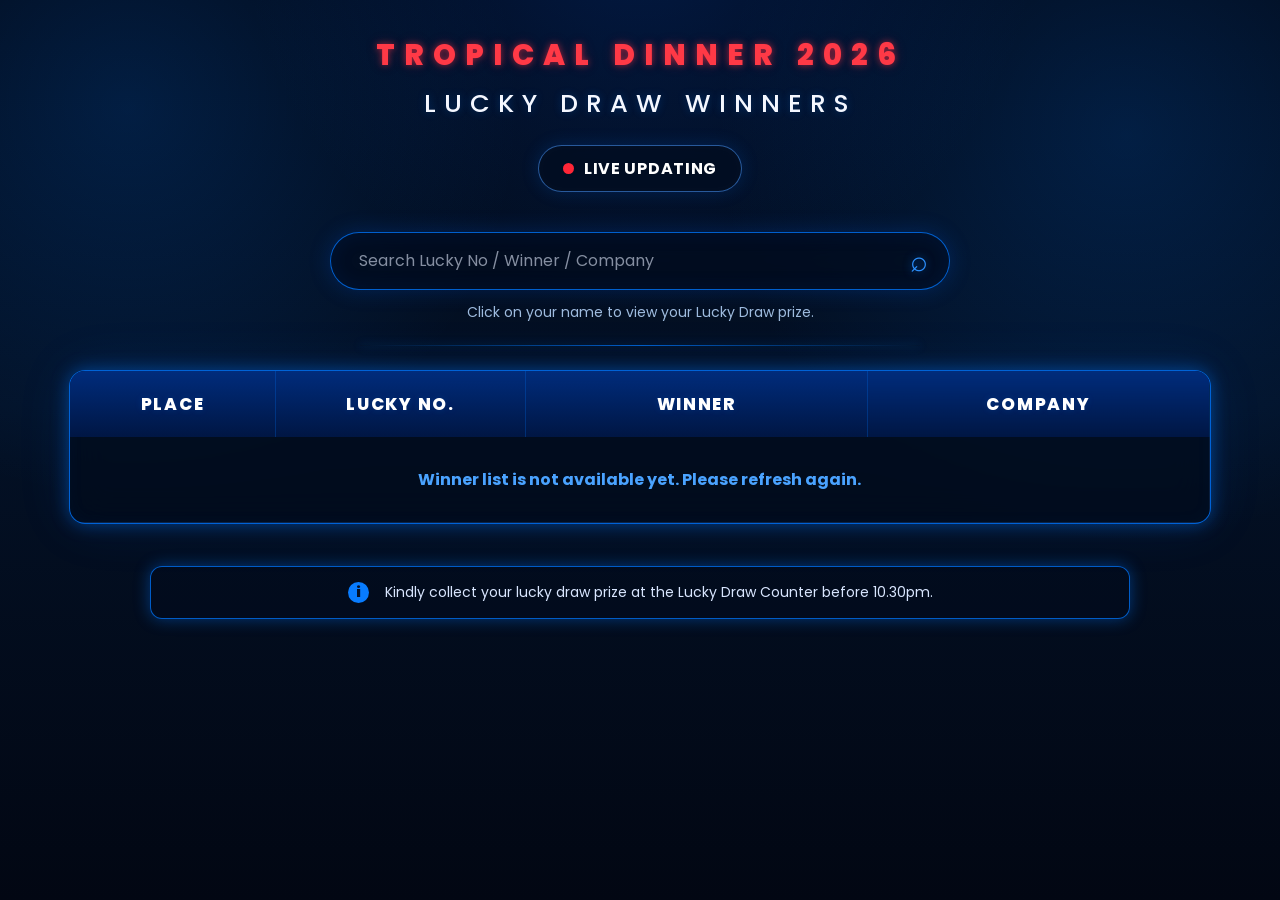
==== commit fce04665: "Update index.html" ====
--- a/index.html
+++ b/index.html
@@ -101,6 +101,7 @@
   </div>
 </div>
 
-<script src="script.js"></script>
+<script src="api.js"></script>
+  <script src="script.js"></script>
 </body>
 </html>
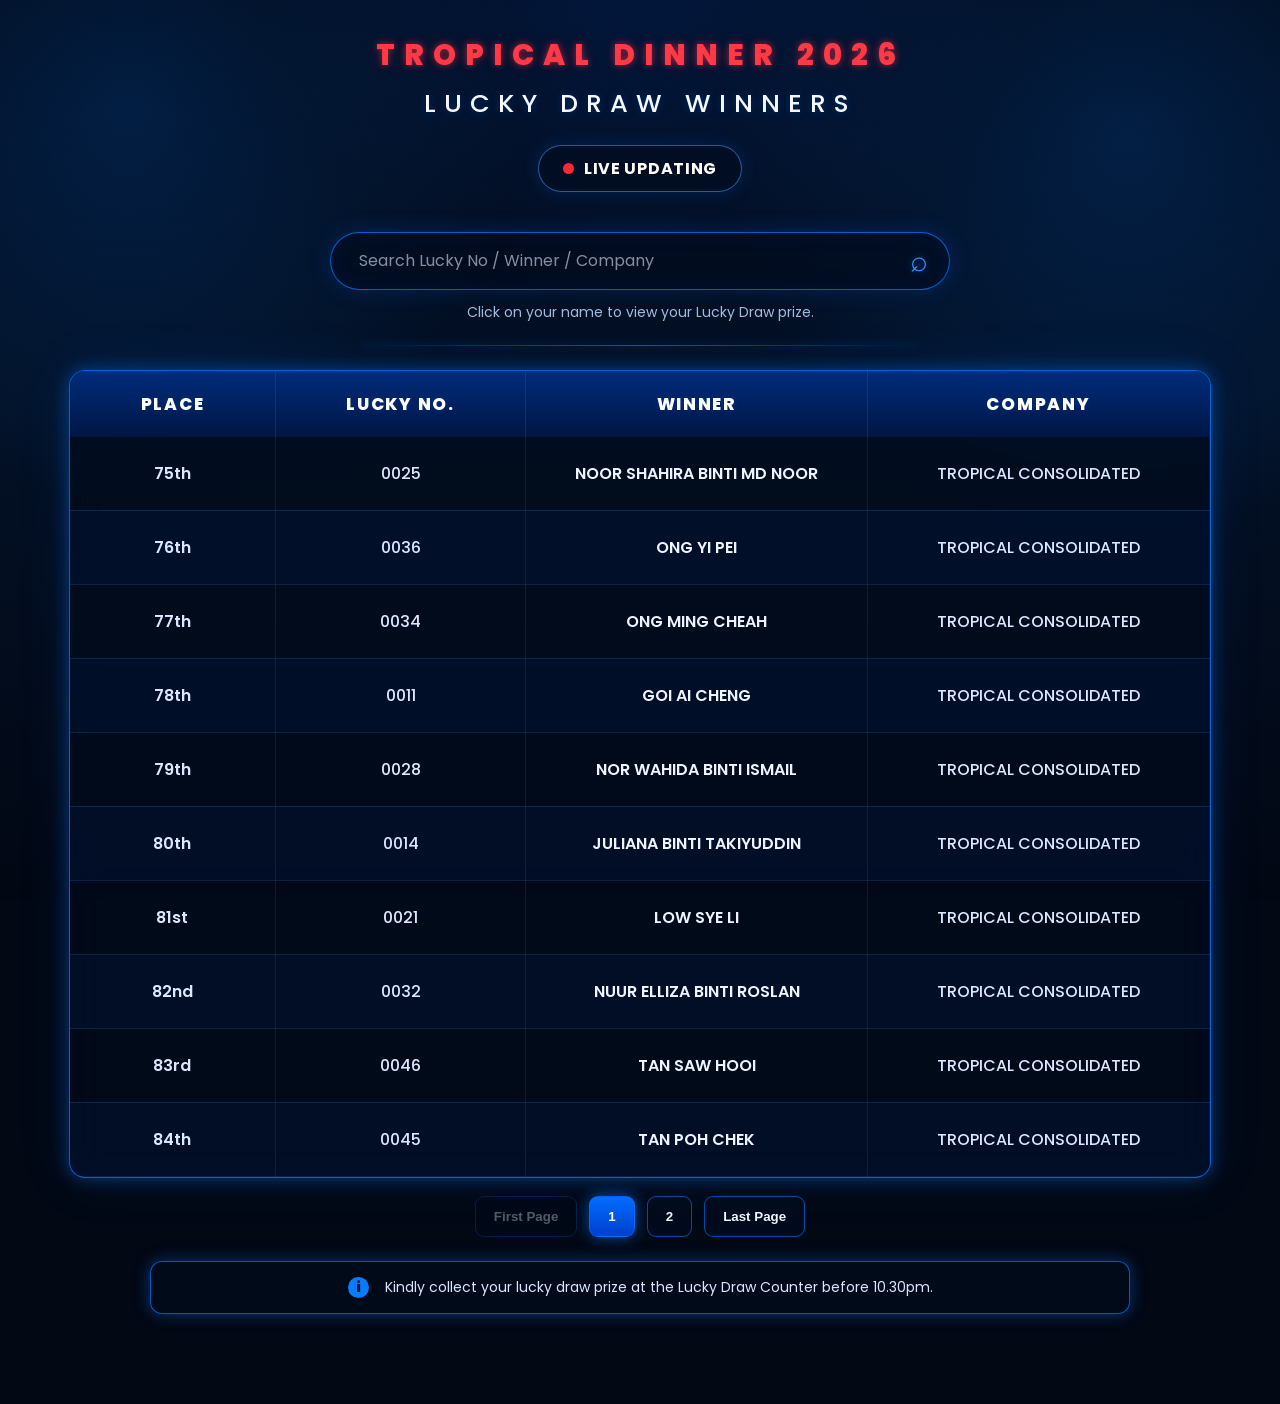
==== commit 9aa112ce: "Update index.html" ====
--- a/index.html
+++ b/index.html
@@ -102,6 +102,6 @@
 </div>
 
 <script src="api.js"></script>
-  <script src="script.js"></script>
+  <script src="index.js"></script>
 </body>
 </html>
--- a/style.css
+++ b/style.css
@@ -586,3 +586,4 @@
   body.fullscreen-active tbody td{ font-size:36px; }
   body.fullscreen-active .place-badge{ font-size:30px; }
 }
+ 
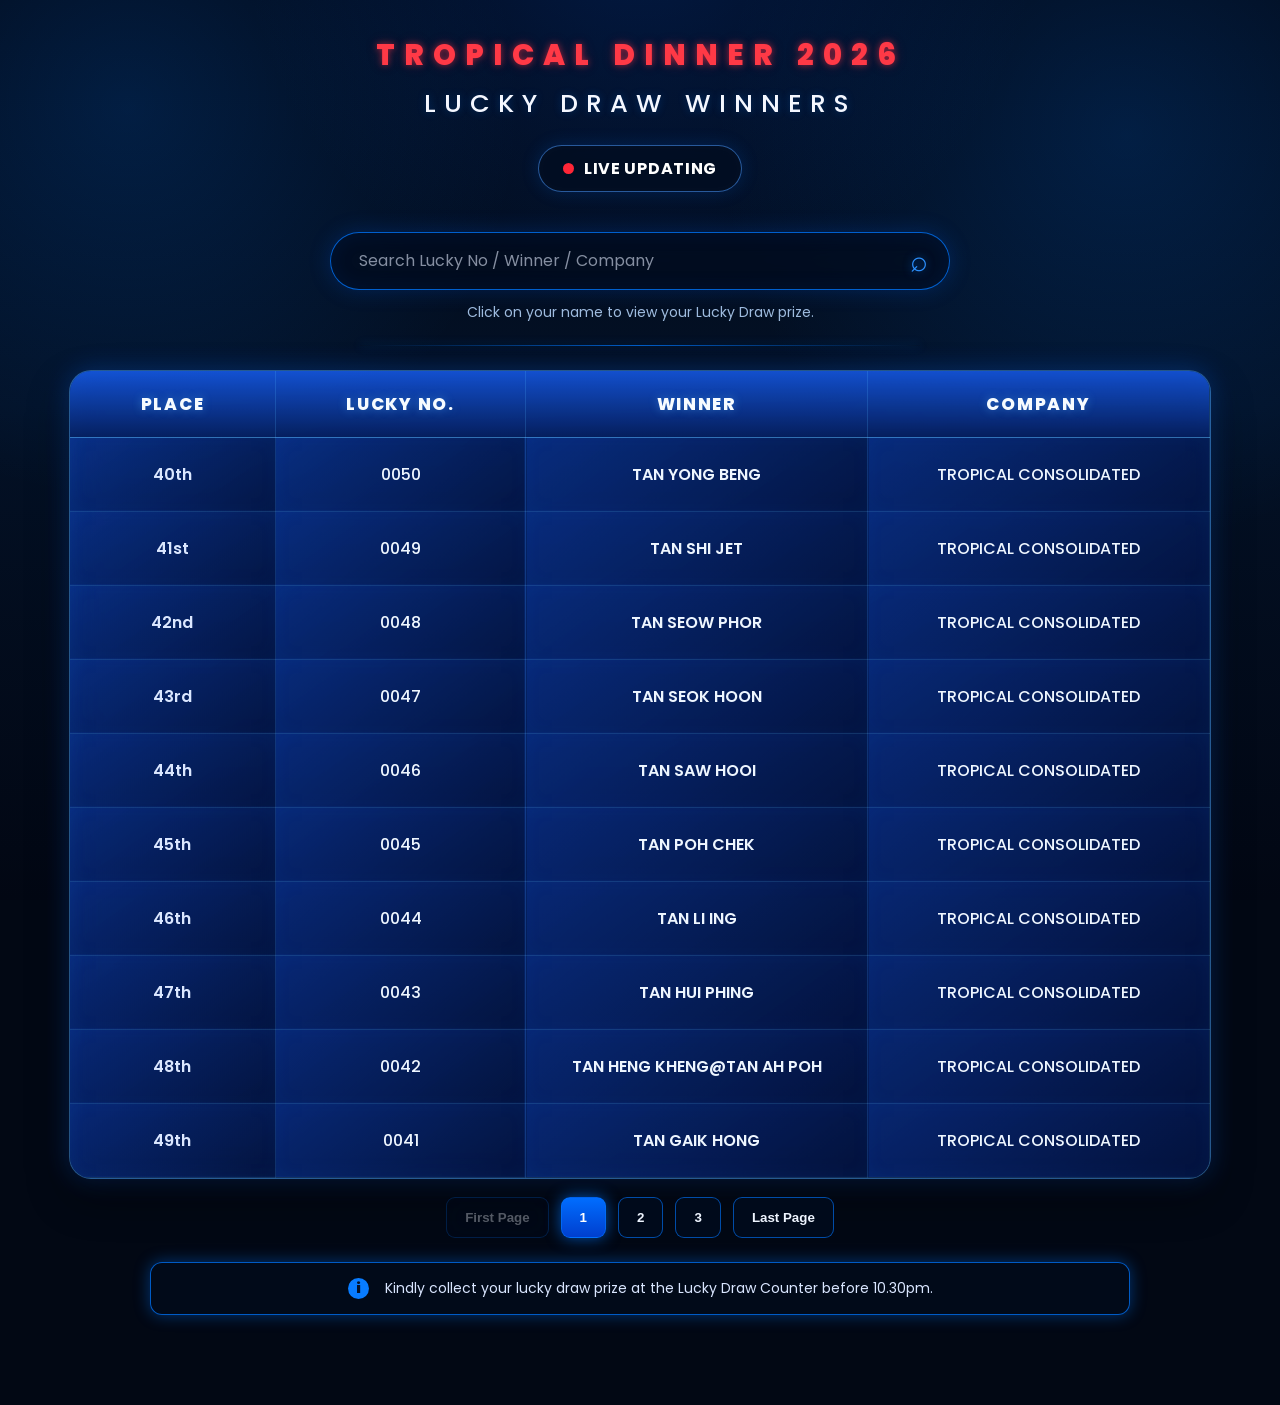
==== commit 26730dd7: "Update index.html" ====
--- a/index.html
+++ b/index.html
@@ -3,7 +3,18 @@
 <head>
 <meta charset="UTF-8">
 <meta name="viewport" content="width=device-width, initial-scale=1.0">
-<title>Tropical Dinner 2026 - Live Lucky Draw</title>
+<title>Tropical Dinner 2026 - Live Winner Display</title>
+
+<meta property="og:title" content="Winner Display">
+<meta property="og:description" content="Tropical Dinner 2026 Lucky Draw Winners">
+<meta property="og:image" content="https://i.ibb.co/n8RjZ6Xy/Display-Winner.jpg">
+<meta property="og:url" content="https://menuutama.github.io/tropical-dinner/">
+<meta property="og:type" content="website">
+
+<meta name="twitter:card" content="summary_large_image">
+<meta name="twitter:title" content="Winner Display">
+<meta name="twitter:description" content="Tropical Dinner 2026 Lucky Draw Winners">
+<meta name="twitter:image" content="https://i.ibb.co/n8RjZ6Xy/Display-Winner.jpg">
 <link rel="stylesheet" href="style.css">
 </head>
 <body>
@@ -21,7 +32,7 @@
       LIVE UPDATING
     </div>
 
-    <!-- ADMIN PUBLISH PANEL - MUNCUL HANYA BILA BUKA DALAM menu.html DAN LOGIN -->
+    <!-- ADMIN PUBLISH PANEL - MUNCUL HANYA BILA BUKA DALAM menu.html DAN LOGIN  -->
     <div class="publish-panel" id="publishPanel" style="display:none;">
       <div class="publish-title">ADMIN PUBLISH WINNER LIST</div>
 
@@ -96,7 +107,7 @@
 
     <div class="modal-note">
       **Image for display purposes only.<br>
-      (Gambar untuk tujuan paparan sahaja)
+      (Gambar untuk tujuan paparan sahaja) 
     </div>
   </div>
 </div>
--- a/style.css
+++ b/style.css
@@ -1,6 +1,6 @@
 /* =========================
    TROPICAL DINNER 2026
-   BLUE VIBES NEON THEME
+   BLUE VIBES NEON THEME  
 ========================= */
 
 @import url('https://fonts.googleapis.com/css2?family=Poppins:wght@400;500;600;700;800&display=swap');
@@ -587,3 +587,118 @@
   body.fullscreen-active .place-badge{ font-size:30px; }
 }
  
+
+/* =====================================================
+   BLUE VIBES LUXURY TABLE + POPUP COLOR UPDATE ONLY
+   Inspired by attached sample: royal blue glass card
+   Scope: table + popup/modal only
+===================================================== */
+
+:root{
+  --bv-navy-deep:#020b24;
+  --bv-navy:#04194a;
+  --bv-royal:#0b45d9;
+  --bv-blue:#1269ff;
+  --bv-sky:#56b7ff;
+  --bv-white:#f6fbff;
+}
+
+.table-wrapper{
+  background:
+    linear-gradient(145deg,rgba(13,73,210,.28),rgba(2,13,44,.86)) !important;
+  border:1px solid rgba(86,183,255,.42) !important;
+  border-radius:22px !important;
+  box-shadow:
+    0 18px 42px rgba(0,0,0,.42),
+    0 0 26px rgba(18,105,255,.32),
+    inset 0 0 24px rgba(86,183,255,.08) !important;
+  backdrop-filter:blur(18px) !important;
+  -webkit-backdrop-filter:blur(18px) !important;
+}
+
+thead{
+  background:linear-gradient(180deg,rgba(24,99,255,.72),rgba(5,31,96,.84)) !important;
+}
+
+thead th{
+  color:var(--bv-white) !important;
+  border-bottom:1px solid rgba(86,183,255,.55) !important;
+  border-right:1px solid rgba(86,183,255,.20) !important;
+  text-shadow:0 0 10px rgba(86,183,255,.45) !important;
+}
+
+tbody td{
+  background:linear-gradient(145deg,rgba(13,66,190,.46),rgba(3,20,67,.68)) !important;
+  color:#eef6ff !important;
+  border-bottom:1px solid rgba(86,183,255,.18) !important;
+  border-right:1px solid rgba(86,183,255,.14) !important;
+  box-shadow:inset 0 0 18px rgba(18,105,255,.05) !important;
+}
+
+tbody tr:nth-child(even){
+  background:transparent !important;
+}
+
+tbody tr:hover{
+  background:transparent !important;
+  transform:scale(1.002);
+}
+
+tbody tr:hover td{
+  background:linear-gradient(145deg,rgba(28,113,255,.66),rgba(6,31,100,.84)) !important;
+  color:#ffffff !important;
+  border-color:rgba(86,183,255,.52) !important;
+  box-shadow:
+    inset 0 0 18px rgba(86,183,255,.12),
+    0 0 14px rgba(18,105,255,.18) !important;
+}
+
+.winner-modal{
+  background:rgba(1,7,25,.76) !important;
+  backdrop-filter:blur(10px) !important;
+  -webkit-backdrop-filter:blur(10px) !important;
+}
+
+.winner-modal-box{
+  background:
+    radial-gradient(circle at 20% 0%,rgba(86,183,255,.18),transparent 34%),
+    linear-gradient(145deg,rgba(13,73,210,.46),rgba(2,12,42,.97)) !important;
+  border:1px solid rgba(86,183,255,.48) !important;
+  border-radius:24px !important;
+  box-shadow:
+    0 24px 55px rgba(0,0,0,.55),
+    0 0 34px rgba(18,105,255,.38),
+    inset 0 0 26px rgba(86,183,255,.08) !important;
+}
+
+.modal-close{
+  color:#ffffff !important;
+  background:linear-gradient(145deg,#1d74ff,#053aa8) !important;
+  border:1px solid rgba(255,255,255,.18) !important;
+  box-shadow:0 0 18px rgba(18,105,255,.55) !important;
+}
+
+.modal-place{
+  color:#56b7ff !important;
+  text-shadow:0 0 14px rgba(86,183,255,.58) !important;
+}
+
+.modal-winner{
+  color:#ffffff !important;
+  text-shadow:0 0 12px rgba(86,183,255,.32) !important;
+}
+
+.modal-info{
+  color:#eaf5ff !important;
+}
+
+.modal-prize{
+  color:#7ec8ff !important;
+  text-shadow:0 0 14px rgba(86,183,255,.42) !important;
+}
+
+.modal-image{
+  background:rgba(255,255,255,.92) !important;
+  border:1px solid rgba(86,183,255,.28) !important;
+  box-shadow:0 0 18px rgba(86,183,255,.30) !important;
+}
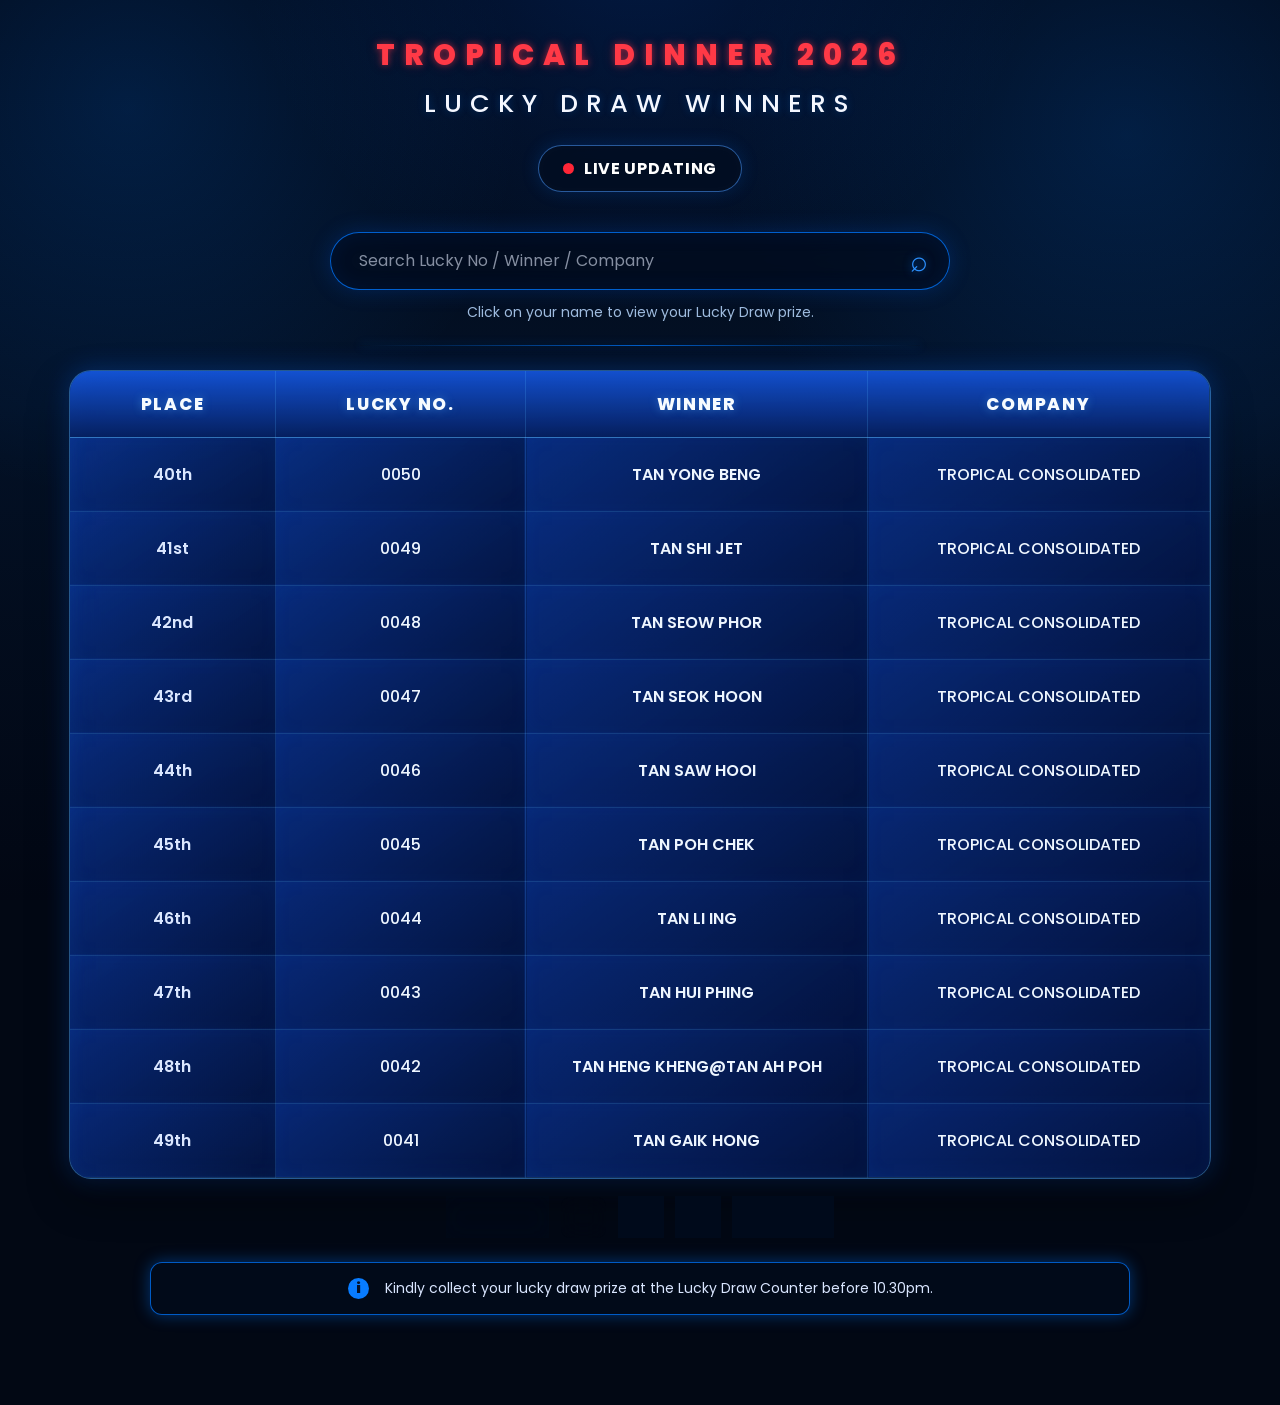
==== commit 3349b73d: "Update index.html" ====
--- a/index.html
+++ b/index.html
@@ -3,7 +3,7 @@
 <head>
 <meta charset="UTF-8">
 <meta name="viewport" content="width=device-width, initial-scale=1.0">
-<title>Tropical Dinner 2026 - Live Winner Display</title>
+<title>Winner Display</title>
 
 <meta property="og:title" content="Winner Display">
 <meta property="og:description" content="Tropical Dinner 2026 Lucky Draw Winners">
